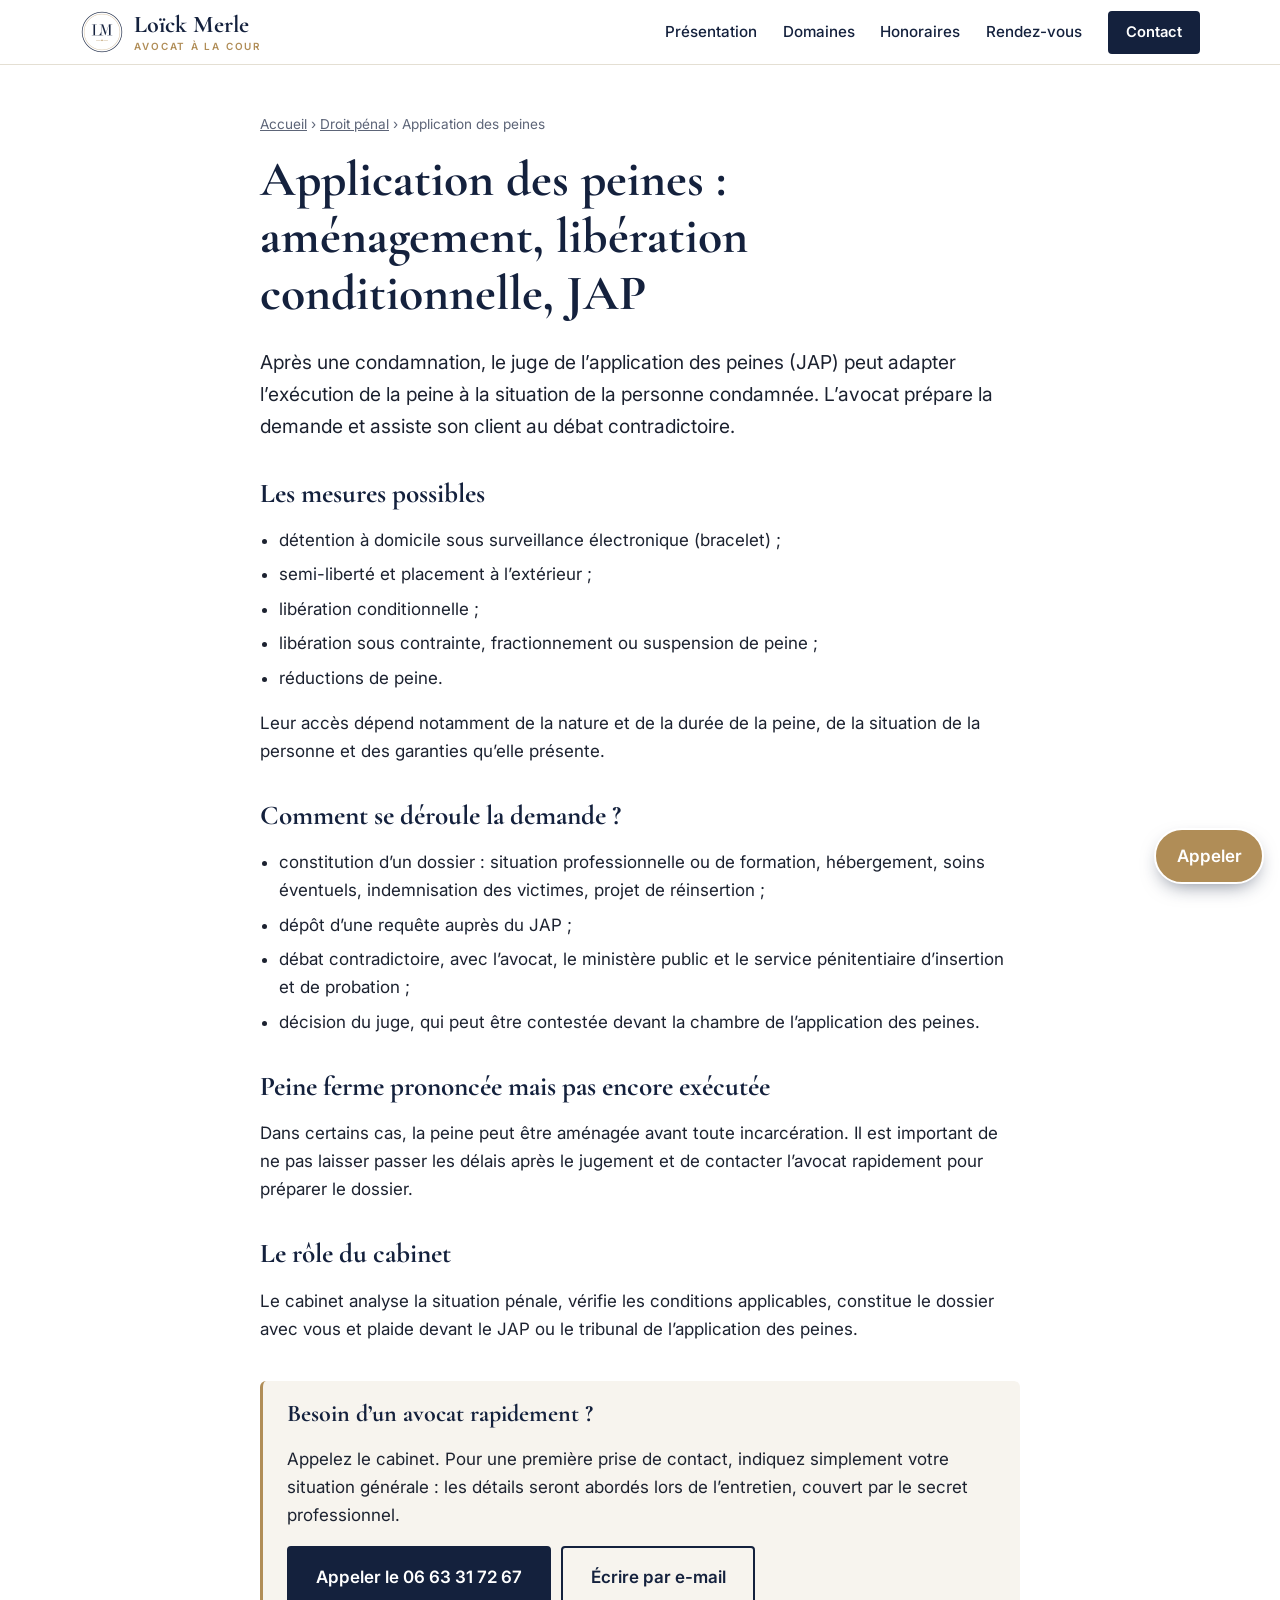
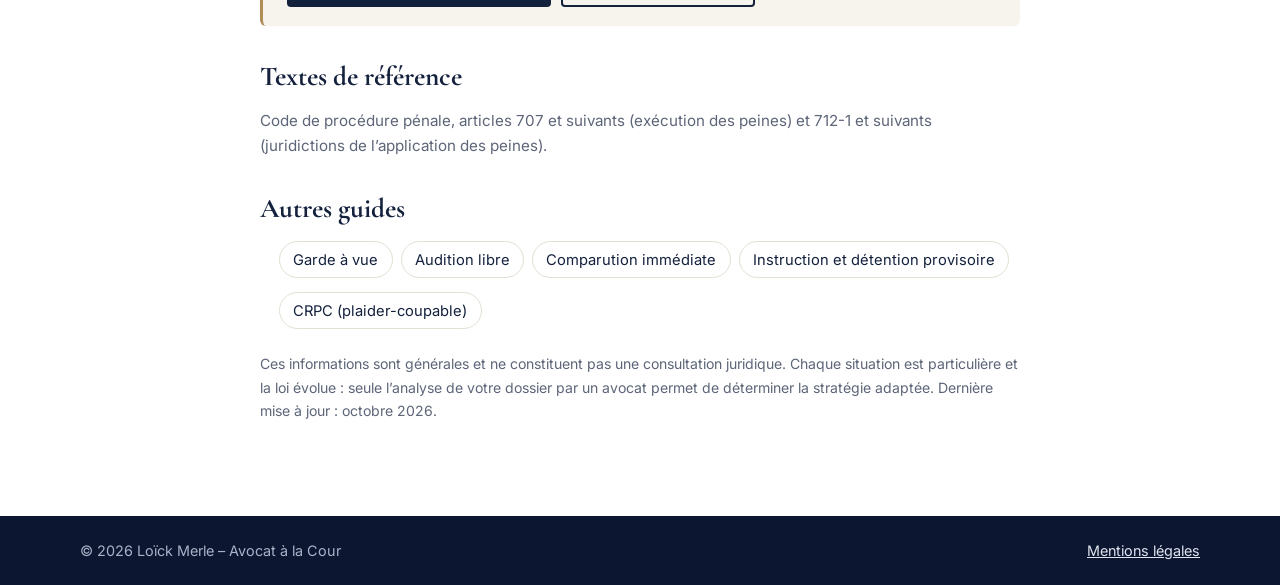
==== application-des-peines.html @ 9b26b4f5 "6 guides de procédure pénale, sitemap, LM chevauchés, slogan retiré Co-Authored-By: Claude Sonnet 5." ====
<!doctype html>
<html lang="fr">
<head>
  <meta charset="utf-8">
  <meta name="viewport" content="width=device-width, initial-scale=1">
  <title>Application des peines : aménagement, libération conditionnelle, JAP – Loïck Merle, Avocat à la Cour</title>
  <meta name="description" content="Juge de l’application des peines : aménagements de peine, bracelet électronique, libération conditionnelle, réductions de peine. Par Loïck Merle, avocat à la Cour à Paris.">
  <meta property="og:title" content="Application des peines : aménagement, libération conditionnelle, JAP">
  <meta property="og:description" content="Juge de l’application des peines : aménagements de peine, bracelet électronique, libération conditionnelle, réductions de peine. Par Loïck Merle, avocat à la Cour à Paris.">
  <meta property="og:locale" content="fr_FR">
  <link rel="preconnect" href="https://fonts.googleapis.com">
  <link rel="preconnect" href="https://fonts.gstatic.com" crossorigin>
  <link href="https://fonts.googleapis.com/css2?family=Cormorant+Garamond:wght@500;600;700&family=Inter:wght@400;500;600&display=swap" rel="stylesheet">
  <link rel="icon" type="image/png" sizes="64x64" href="images/favicon-64.png">
  <link rel="apple-touch-icon" href="images/apple-touch-icon.png">
  <link rel="stylesheet" href="style.css?v=1792574516">
</head>
<body>
  <header class="site-header">
    <div class="wrap bar">
      <a href="index.html" class="brand"><img class="brand-logo" src="images/logo-icone.png" alt="" width="44" height="44"><div>Loïck Merle <span>Avocat à la Cour</span></div></a>
      <button class="burger" aria-label="Ouvrir le menu" aria-expanded="false" aria-controls="nav">☰</button>
      <nav id="nav" aria-label="Navigation principale">
        <a href="index.html#apropos">Présentation</a>
        <a href="index.html#domaines">Domaines</a>
        <a href="index.html#honoraires">Honoraires</a>
        <a href="index.html#rendez-vous">Rendez-vous</a>
        <a href="index.html#contact" class="btn btn-sm">Contact</a>
      </nav>
    </div>
  </header>
  <main class="guide">
    <div class="wrap narrow">
      <p class="crumbs"><a href="index.html">Accueil</a> › <a href="index.html#domaines">Droit pénal</a> › Application des peines</p>
      <h1>Application des peines : aménagement, libération conditionnelle, JAP</h1>
      <p class="lead">Après une condamnation, le juge de l’application des peines (JAP) peut adapter l’exécution de la peine à la situation de la personne condamnée. L’avocat prépare la demande et assiste son client au débat contradictoire.</p>
      <h2>Les mesures possibles</h2>
<ul>
<li>détention à domicile sous surveillance électronique (bracelet) ;</li>
<li>semi-liberté et placement à l’extérieur ;</li>
<li>libération conditionnelle ;</li>
<li>libération sous contrainte, fractionnement ou suspension de peine ;</li>
<li>réductions de peine.</li>
</ul>
<p>Leur accès dépend notamment de la nature et de la durée de la peine, de la situation de la personne et des garanties qu’elle présente.</p>
      <h2>Comment se déroule la demande ?</h2>
<ul>
<li>constitution d’un dossier : situation professionnelle ou de formation, hébergement, soins éventuels, indemnisation des victimes, projet de réinsertion ;</li>
<li>dépôt d’une requête auprès du JAP ;</li>
<li>débat contradictoire, avec l’avocat, le ministère public et le service pénitentiaire d’insertion et de probation ;</li>
<li>décision du juge, qui peut être contestée devant la chambre de l’application des peines.</li>
</ul>
      <h2>Peine ferme prononcée mais pas encore exécutée</h2>
<p>Dans certains cas, la peine peut être aménagée avant toute incarcération. Il est important de ne pas laisser passer les délais après le jugement et de contacter l’avocat rapidement pour préparer le dossier.</p>
      <h2>Le rôle du cabinet</h2>
<p>Le cabinet analyse la situation pénale, vérifie les conditions applicables, constitue le dossier avec vous et plaide devant le JAP ou le tribunal de l’application des peines.</p>
      <div class="callout">
        <h2>Besoin d’un avocat rapidement ?</h2>
        <p>Appelez le cabinet. Pour une première prise de contact, indiquez simplement votre situation générale : les détails seront abordés lors de l’entretien, couvert par le secret professionnel.</p>
        <p class="cta"><a class="btn" href="tel:+33663317267">Appeler le 06 63 31 72 67</a> <a class="btn btn-ghost" href="mailto:loick.merle@avocat.fr?subject=Demande%20de%20rendez-vous">Écrire par e-mail</a></p>
      </div>
      <h2>Textes de référence</h2>
      <p class="refs">Code de procédure pénale, articles 707 et suivants (exécution des peines) et 712-1 et suivants (juridictions de l’application des peines).</p>
      <h2>Autres guides</h2>
      <ul class="guides">
<li><a href="garde-a-vue.html">Garde à vue</a></li>
<li><a href="audition-libre.html">Audition libre</a></li>
<li><a href="comparution-immediate.html">Comparution immédiate</a></li>
<li><a href="detention-provisoire.html">Instruction et détention provisoire</a></li>
<li><a href="crpc-plaider-coupable.html">CRPC (plaider-coupable)</a></li>
      </ul>
      <p class="note">Ces informations sont générales et ne constituent pas une consultation juridique. Chaque situation est particulière et la loi évolue : seule l’analyse de votre dossier par un avocat permet de déterminer la stratégie adaptée. Dernière mise à jour : octobre 2026.</p>
    </div>
  </main>
  <a class="float-call" href="tel:+33663317267" aria-label="Appeler le cabinet">Appeler</a>
  <footer class="site-footer">
    <div class="wrap foot">
      <p>© <span id="annee">2026</span> Loïck Merle – Avocat à la Cour</p>
      <p><a href="mentions-legales.html">Mentions légales</a></p>
    </div>
  </footer>
  <script>
    document.getElementById('annee').textContent = new Date().getFullYear();
    var b = document.querySelector('.burger'), n = document.getElementById('nav');
    b.addEventListener('click', function () { var o = n.classList.toggle('open'); b.setAttribute('aria-expanded', o); });
  </script>
</body>
</html>
---- style.css ----
:root {
  --navy: #14213d;
  --navy-2: #1d2d52;
  --gold: #b08d57;
  --cream: #f7f4ee;
  --ink: #1c2230;
  --muted: #5d6578;
  --line: #e4dfd3;
  --white: #fff;
  --serif: "Cormorant Garamond", Georgia, serif;
  --sans: "Inter", system-ui, -apple-system, "Segoe UI", sans-serif;
}
* { box-sizing: border-box; }
html { scroll-behavior: smooth; scroll-padding-top: 72px; }
body { margin: 0; font-family: var(--sans); color: var(--ink); background: var(--white); line-height: 1.65; font-size: 17px; }
img { max-width: 100%; height: auto; display: block; }
a { color: var(--navy); }
.wrap { width: min(1120px, 100% - 32px); margin-inline: auto; }
.narrow { max-width: 760px; }
mark { background: #fff3c4; color: inherit; padding: 0 .25em; border-radius: 3px; }

h1, h2, h3 { font-family: var(--serif); color: var(--navy); line-height: 1.15; margin: 0 0 .5em; }
h1 { font-size: clamp(2.6rem, 6vw, 4.2rem); }
h2 { font-size: clamp(2rem, 4vw, 2.8rem); }
h3 { font-size: 1.5rem; }
.eyebrow { text-transform: uppercase; letter-spacing: .16em; font-size: .78rem; font-weight: 600; color: var(--gold); margin: 0 0 .8rem; }
.lead { font-size: 1.2rem; color: var(--muted); max-width: 34em; }
.sub { color: var(--muted); }
.note { font-size: .88rem; color: var(--muted); }

.btn { display: inline-block; background: var(--navy); color: var(--white); text-decoration: none; padding: .85em 1.6em; border-radius: 4px; font-weight: 600; border: 2px solid var(--navy); cursor: pointer; font: inherit; font-weight: 600; transition: background .2s, color .2s; }
.btn:hover { background: var(--gold); border-color: var(--gold); }
.btn-ghost { background: transparent; color: var(--navy); }
.btn-ghost:hover { color: var(--white); }
.btn-sm { padding: .5em 1.1em; font-size: .92rem; }

.site-header { position: sticky; top: 0; z-index: 10; background: rgba(255,255,255,.95); backdrop-filter: blur(8px); border-bottom: 1px solid var(--line); }
.bar { display: flex; align-items: center; justify-content: space-between; min-height: 64px; }
.brand { font-family: var(--serif); font-size: 1.5rem; font-weight: 700; text-decoration: none; color: var(--navy); }
.brand { line-height: 1.1; }
.brand span { display: block; font-family: var(--sans); font-size: .62rem; font-weight: 600; letter-spacing: .18em; text-transform: uppercase; color: var(--gold); margin-top: .2em; }
nav { display: flex; align-items: center; gap: 1.6rem; }
nav a { text-decoration: none; font-size: .95rem; font-weight: 500; }
nav a:not(.btn):hover { color: var(--gold); }
nav a.btn { color: var(--white); }
.burger { display: none; background: none; border: 0; font-size: 1.6rem; color: var(--navy); cursor: pointer; }

.hero { background: var(--cream); padding: clamp(40px, 8vw, 96px) 0; }
.hero-grid { display: grid; grid-template-columns: 1.2fr .8fr; gap: clamp(24px, 5vw, 72px); align-items: center; }
.cta { display: flex; flex-wrap: wrap; gap: 12px; margin-top: 1.8rem; }
.portrait { margin: 0; }
.portrait img { border-radius: 6px; box-shadow: 0 24px 50px -20px rgba(20,33,61,.45); outline: 1px solid var(--line); outline-offset: 10px; aspect-ratio: 4/5; object-fit: cover; object-position: top; }

.section { padding: clamp(56px, 8vw, 100px) 0; }
.section.alt { background: var(--cream); }
.values { list-style: none; padding: 0; margin: 2rem 0 0; display: grid; grid-template-columns: repeat(2, 1fr); gap: 16px; }
.values li { border-left: 3px solid var(--gold); padding: .2rem 0 .2rem 1rem; }
.values strong { display: block; font-family: var(--serif); font-size: 1.3rem; color: var(--navy); }
.values span { color: var(--muted); font-size: .95rem; }

.cards { display: grid; grid-template-columns: repeat(auto-fit, minmax(300px, 1fr)); gap: 20px; margin-top: 1.6rem; }
.card { background: var(--white); border: 1px solid var(--line); border-top: 3px solid var(--gold); border-radius: 6px; padding: 1.6rem; }
.card p { margin: 0; color: var(--muted); font-size: .98rem; }

.steps { padding-left: 1.2rem; }
.steps li { margin-bottom: 1rem; padding-left: .4rem; }

.contact { background: var(--navy); color: #dfe4f0; }
.contact h2, .contact a { color: var(--white); }
.contact-grid { display: grid; grid-template-columns: 1fr 1fr; gap: clamp(24px, 5vw, 64px); }
.infos { margin: 2rem 0 0; }
.infos dt { font-size: .75rem; text-transform: uppercase; letter-spacing: .14em; color: var(--gold); margin-top: 1rem; }
.infos dd { margin: .2rem 0 0; }
.infos mark { background: rgba(255,243,196,.9); color: var(--navy); }
.form { background: var(--white); color: var(--ink); padding: 1.8rem; border-radius: 6px; display: grid; gap: 1rem; }
.form label { font-size: .88rem; font-weight: 600; display: grid; gap: .35rem; }
.form input, .form textarea { font: inherit; padding: .7em .8em; border: 1px solid #cfcab9; border-radius: 4px; width: 100%; }
.form input:focus, .form textarea:focus { outline: 2px solid var(--gold); border-color: var(--gold); }
.form .btn { justify-self: start; }

.site-footer { background: #0d1630; color: #aab2c8; font-size: .9rem; padding: 1.4rem 0; }
.site-footer a { color: #dfe4f0; }
.foot { display: flex; justify-content: space-between; gap: 12px; flex-wrap: wrap; }
.foot p { margin: 0; }

.legal { padding: 56px 0 80px; }
.legal h1 { font-size: 2.6rem; }
.legal h2 { font-size: 1.7rem; margin-top: 2rem; }

@media (max-width: 820px) {
  .burger { display: block; }
  nav { display: none; position: absolute; top: 64px; left: 0; right: 0; background: var(--white); flex-direction: column; align-items: flex-start; padding: 1rem 16px 1.4rem; border-bottom: 1px solid var(--line); gap: 1rem; }
  nav.open { display: flex; }
  .hero-grid, .contact-grid { grid-template-columns: 1fr; }
  .portrait { order: -1; max-width: 360px; }
  .values { grid-template-columns: 1fr; }
}

.hero-grid.solo { grid-template-columns: 1fr; text-align: center; }
.hero-grid.solo .lead { margin-inline: auto; }
.hero-grid.solo .cta { justify-content: center; }

.form.direct { align-content: start; }
.form.direct h3 { margin: 0; }
.form.direct p { margin: 0; }
.form.direct .btn { justify-self: stretch; text-align: center; }
.form.direct .btn-ghost { color: var(--navy); }
.form.direct .btn-ghost:hover { color: var(--white); }

.h1-sub { display: block; font-size: .5em; font-weight: 500; font-style: italic; color: var(--gold); margin-top: .15em; }

.hero { position: relative; overflow: hidden; padding-bottom: clamp(190px, 27vw, 350px); }
.hero::before { content: ""; position: absolute; left: 0; right: 0; bottom: 0; height: clamp(260px, 38vw, 480px); background: url("images/palais-de-justice.jpg") center 30% / cover no-repeat; opacity: .55; mix-blend-mode: multiply; pointer-events: none; -webkit-mask-image: linear-gradient(to bottom, transparent 0%, #000 55%); mask-image: linear-gradient(to bottom, transparent 0%, #000 55%); }
.hero > .wrap { position: relative; z-index: 1; }

.hero-contact { margin: 0 0 1rem; font-weight: 500; }
.hero-contact a { text-decoration: none; border-bottom: 1px solid var(--gold); }
.hero-contact span { color: var(--gold); margin: 0 .4em; }
.h-sub { margin-top: 3rem; font-size: clamp(1.7rem, 3vw, 2.2rem); }
.card { display: flex; gap: 1rem; align-items: flex-start; }
.card.plain { display: block; }
.card .ico { flex: none; width: 44px; height: 44px; border-radius: 50%; background: var(--cream); display: grid; place-items: center; color: var(--gold); }
.section.alt .card .ico { background: var(--cream); }
.ico svg { width: 24px; height: 24px; fill: none; stroke: currentColor; stroke-width: 1.6; stroke-linecap: round; stroke-linejoin: round; }
.card h3 { font-size: 1.35rem; margin-bottom: .3em; }
.card .who { font-style: italic; color: var(--navy); font-size: .92rem; margin: 0 0 .4rem; }
.cards.two { grid-template-columns: repeat(auto-fit, minmax(340px, 1fr)); }
.zones { display: grid; grid-template-columns: repeat(auto-fit, minmax(280px, 1fr)); gap: 20px; margin-top: 1.6rem; }
.zone { background: var(--white); border: 1px solid var(--line); border-left: 3px solid var(--gold); border-radius: 6px; padding: 1.4rem 1.6rem; }
.zone h3 { margin-bottom: .3em; }
.zone p { margin: 0; color: var(--muted); }
.cta.start { margin-top: 1.6rem; }
.urgence { background: #fbf6ea; border-top: 1px solid var(--line); border-bottom: 1px solid var(--line); padding: 1.8rem 0; }
.urgence-in { display: flex; align-items: center; justify-content: space-between; gap: 1.2rem; flex-wrap: wrap; }
.urgence .eyebrow { margin-bottom: .3rem; }
.urg-text { margin: 0; font-size: 1.1rem; }
.btn-gold { background: var(--gold); border-color: var(--gold); }
.btn-gold:hover { background: var(--navy); border-color: var(--navy); }
.float-call { position: fixed; right: 16px; bottom: 16px; z-index: 20; background: var(--navy); color: var(--white); text-decoration: none; font-weight: 600; padding: .7em 1.2em; border-radius: 999px; box-shadow: 0 8px 20px -8px rgba(20,33,61,.6); }
.float-call:hover { background: var(--gold); }
@media (max-width: 420px) { .cards, .cards.two { grid-template-columns: 1fr; } }

.contact .form.direct { align-self: center; padding: 1.6rem 1.8rem; gap: .8rem; }
.contact .form.direct p { color: var(--muted); font-size: .95rem; }
.contact .form.direct .btn-ghost { color: var(--navy); }
.contact .form.direct .btn-ghost:hover { color: var(--white); }
.float-call { background: var(--gold); border: 2px solid var(--white); }
.float-call:hover { background: var(--navy); }

.slogan { margin: 0 0 1.6rem; padding: .2rem 0 .2rem 1.2rem; border-left: 3px solid var(--gold); font-family: var(--serif); font-style: italic; font-size: clamp(1.4rem, 2.6vw, 1.8rem); line-height: 1.35; color: var(--navy); }
.perimetre { display: grid; grid-template-columns: 1.1fr .9fr; gap: clamp(24px, 6vw, 80px); align-items: center; }
.peri-text h3 { margin: 1.4rem 0 .2rem; font-size: 1.5rem; }
.peri-text p { margin: 0; color: var(--muted); }
.peri-text .sub { margin-bottom: .6rem; }
.france { margin: 0; max-width: 460px; justify-self: center; width: 100%; }
.france svg { width: 100%; height: auto; display: block; }
.fr-shape { fill: rgba(20,33,61,.06); stroke: var(--navy); stroke-width: 2; stroke-linejoin: round; }
.france .halo { fill: var(--gold); opacity: .22; }
.france .dot { fill: var(--gold); stroke: var(--white); stroke-width: 2; }
.france .lbl { font: 600 15px var(--sans); fill: var(--navy); letter-spacing: .04em; }
@media (max-width: 820px) { .perimetre { grid-template-columns: 1fr; } .france { max-width: 340px; } }

.presentation { display: grid; grid-template-columns: .8fr 1.2fr; gap: clamp(24px, 5vw, 72px); align-items: start; }
.presentation .portrait { position: sticky; top: 96px; }
.pres-text p:not(.eyebrow):not(.slogan) { text-align: justify; hyphens: auto; -webkit-hyphens: auto; margin: 0 0 1rem; }
.pres-text .slogan { margin: 0 0 1.4rem; border-left: 3px solid var(--gold); padding-left: 1.2rem; font-size: clamp(1.8rem, 3.4vw, 2.5rem); }
@media (max-width: 820px) { .presentation { grid-template-columns: 1fr; } .presentation .portrait { position: static; max-width: 340px; margin-inline: auto; } }
.fr-shape { fill: rgba(176,141,87,.10); }
.fr-main { fill: var(--gold); fill-opacity: .55; stroke: var(--gold); stroke-width: 2; stroke-linejoin: round; }
.fr-title { font-family: var(--serif); font-style: italic; font-weight: 600; font-size: 40px; fill: var(--navy); }
.france { max-width: 400px; }
.peri-text .sub { font-size: 1.2rem; color: var(--ink); }
.legend { list-style: none; padding: 0; margin: 1.6rem 0 0; display: grid; gap: .6rem; color: var(--muted); font-size: .95rem; }
.legend li { display: flex; align-items: center; gap: .7rem; }
.sw { flex: none; width: 22px; height: 14px; border-radius: 3px; border: 2px solid var(--navy); }
.sw.all { background: rgba(176,141,87,.12); }
.sw.main { background: rgba(176,141,87,.55); border-color: var(--gold); }
.note.pay { display: flex; gap: 1rem; align-items: center; margin-top: 1.6rem; }
.note.pay .ico { flex: none; width: 40px; height: 40px; border-radius: 50%; background: var(--white); display: grid; place-items: center; color: var(--gold); }
.steps { list-style: none; padding: 0; counter-reset: st; }
.steps li { counter-increment: st; position: relative; padding: 0 0 0 3.4rem; margin: 0 0 1.4rem; text-align: justify; hyphens: auto; -webkit-hyphens: auto; }
.steps li::before { content: counter(st); position: absolute; left: 0; top: -.1rem; width: 2.3rem; height: 2.3rem; border-radius: 50%; background: var(--navy); color: var(--white); display: grid; place-items: center; font-family: var(--serif); font-size: 1.3rem; font-weight: 700; }
.steps li strong { color: var(--navy); }

.presentation { grid-template-columns: 230px 1fr; gap: clamp(20px, 3vw, 40px); }
.presentation .portrait { max-width: 230px; }
.presentation .portrait img { outline: none; box-shadow: 0 12px 28px -14px rgba(20,33,61,.45); }
@media (max-width: 820px) { .presentation { grid-template-columns: 1fr; } .presentation .portrait { max-width: 200px; } }

.contact .contact-grid > div:first-child > p:not(.eyebrow) { text-align: justify; hyphens: auto; -webkit-hyphens: auto; }

.brand { display: flex; align-items: center; gap: .65rem; }
.brand-logo { width: 44px; height: 44px; flex: none; }
@media (max-width: 380px) { .brand-logo { width: 36px; height: 36px; } }

.urgence { position: relative; }
.merle-secret { position: absolute; right: clamp(24px, 12%, 180px); bottom: -1px; width: 40px; height: auto; z-index: 2; transition: opacity .6s ease; }
.merle-secret.envol { animation: envol 1.4s ease-in forwards; }
@keyframes envol {
  0% { transform: translate(0, 0) rotate(0); opacity: 1; }
  30% { transform: translate(-6px, -14px) rotate(-6deg); opacity: 1; }
  100% { transform: translate(-130px, -110px) rotate(-14deg) scale(.7); opacity: 0; }
}
@media (prefers-reduced-motion: reduce) { .merle-secret.envol { animation: none; opacity: 0; } }

.guide { padding: 48px 0 80px; }
.guide h1 { font-size: clamp(2.2rem, 5vw, 3.1rem); }
.guide h2 { font-size: 1.7rem; margin-top: 2.2rem; }
.guide ul { padding-left: 1.2rem; }
.guide li { margin-bottom: .4rem; }
.guide .lead { color: var(--ink); max-width: none; }
.crumbs { font-size: .85rem; color: var(--muted); margin: 0 0 1rem; }
.crumbs a { color: var(--muted); }
.callout { background: var(--cream); border-left: 3px solid var(--gold); border-radius: 6px; padding: 1.2rem 1.5rem; margin: 2.4rem 0 1rem; }
.callout h2 { margin-top: 0; font-size: 1.5rem; }
.callout .cta { margin: 1rem 0 0; display: flex; flex-wrap: wrap; gap: 10px; }
.refs { color: var(--muted); font-size: .95rem; }
.guides { list-style: none; padding: 0; display: flex; flex-wrap: wrap; gap: 8px; }
.guides a { display: inline-block; border: 1px solid var(--line); border-radius: 999px; padding: .35em .9em; text-decoration: none; font-size: .92rem; }
.guides a:hover { border-color: var(--gold); color: var(--gold); }
.guides-pills { margin-top: 1.6rem; }
.pills-title { font-size: .78rem; text-transform: uppercase; letter-spacing: .14em; font-weight: 600; color: var(--gold); margin: 0 0 .6rem; }
.guides-pills ul { list-style: none; padding: 0; margin: 0; display: flex; flex-wrap: wrap; gap: 8px; }
.guides-pills a { display: inline-block; border: 1px solid var(--line); background: var(--white); border-radius: 999px; padding: .4em 1em; text-decoration: none; font-size: .92rem; }
.guides-pills a:hover { border-color: var(--gold); color: var(--gold); }
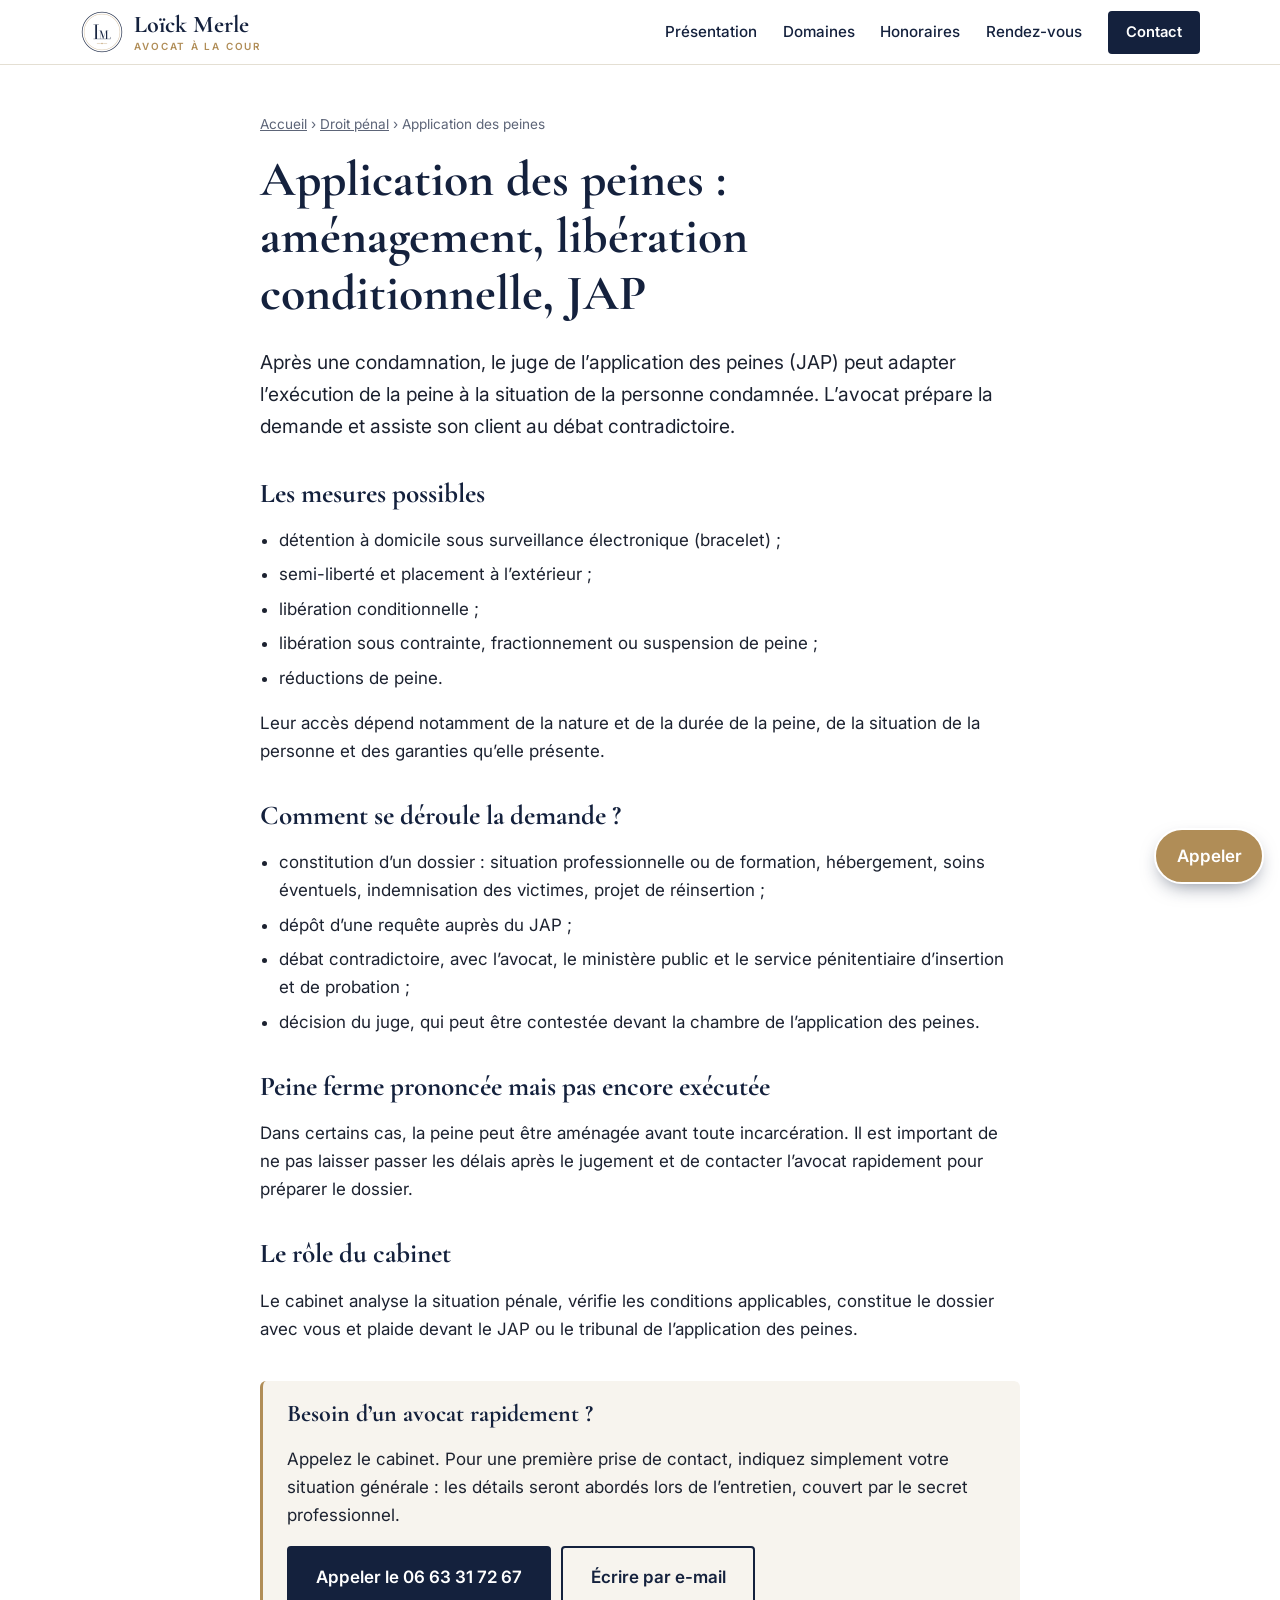
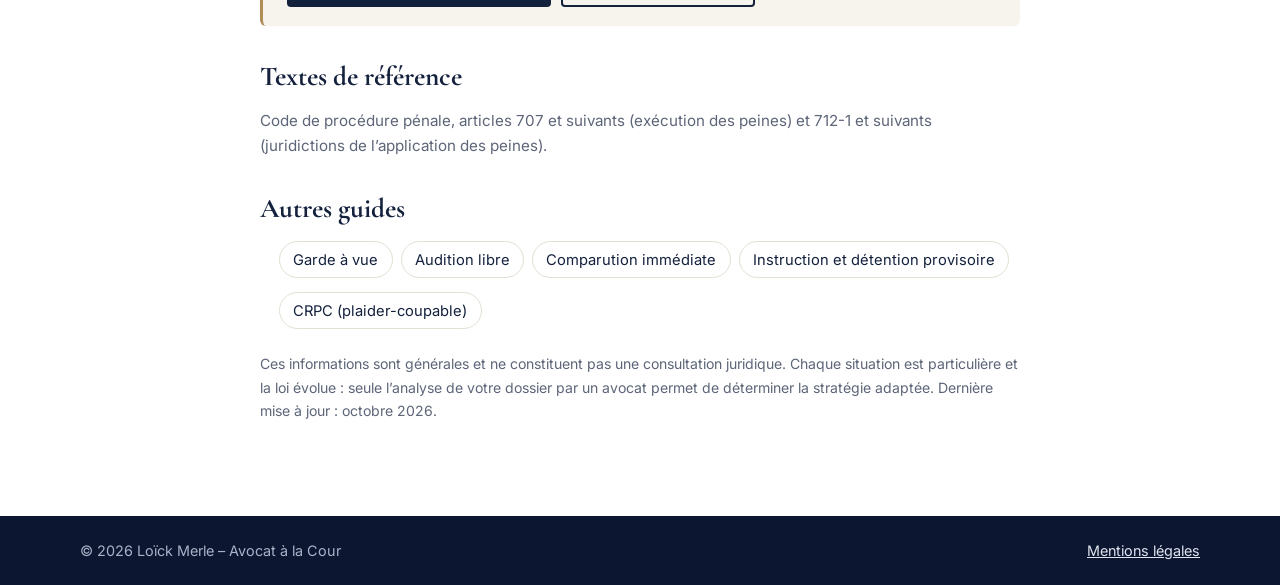
==== commit d0107217: "Monogramme LM : le M logé dans le L Co-Authored-By: Claude Sonnet 5.5 <noreply@anthropic.com>" ====
--- a/application-des-peines.html
+++ b/application-des-peines.html
@@ -11,14 +11,14 @@
   <link rel="preconnect" href="https://fonts.googleapis.com">
   <link rel="preconnect" href="https://fonts.gstatic.com" crossorigin>
   <link href="https://fonts.googleapis.com/css2?family=Cormorant+Garamond:wght@500;600;700&family=Inter:wght@400;500;600&display=swap" rel="stylesheet">
-  <link rel="icon" type="image/png" sizes="64x64" href="images/favicon-64.png">
-  <link rel="apple-touch-icon" href="images/apple-touch-icon.png">
+  <link rel="icon" type="image/png" sizes="64x64" href="images/favicon-64.png?v=1792937604">
+  <link rel="apple-touch-icon" href="images/apple-touch-icon.png?v=1792937604">
   <link rel="stylesheet" href="style.css?v=1792574516">
 </head>
 <body>
   <header class="site-header">
     <div class="wrap bar">
-      <a href="index.html" class="brand"><img class="brand-logo" src="images/logo-icone.png" alt="" width="44" height="44"><div>Loïck Merle <span>Avocat à la Cour</span></div></a>
+      <a href="index.html" class="brand"><img class="brand-logo" src="images/logo-icone.png?v=1792937604" alt="" width="44" height="44"><div>Loïck Merle <span>Avocat à la Cour</span></div></a>
       <button class="burger" aria-label="Ouvrir le menu" aria-expanded="false" aria-controls="nav">☰</button>
       <nav id="nav" aria-label="Navigation principale">
         <a href="index.html#apropos">Présentation</a>
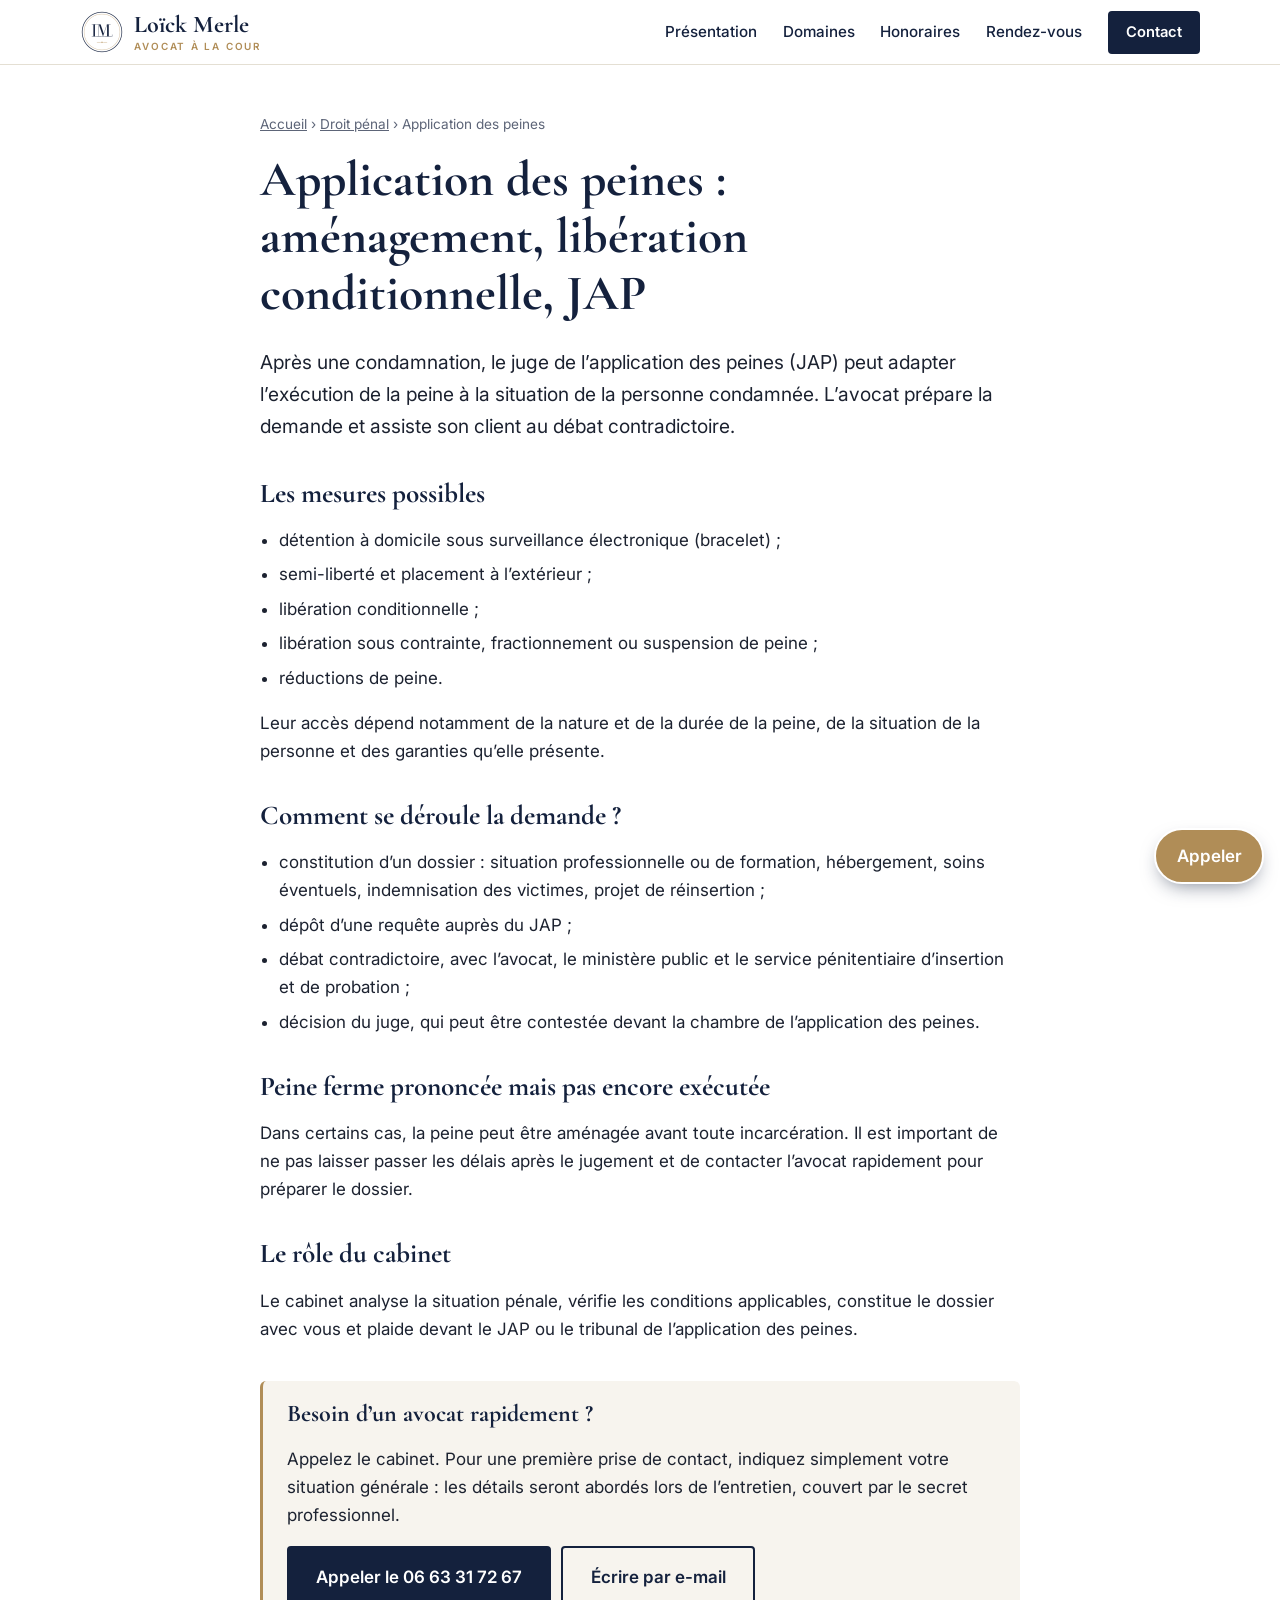
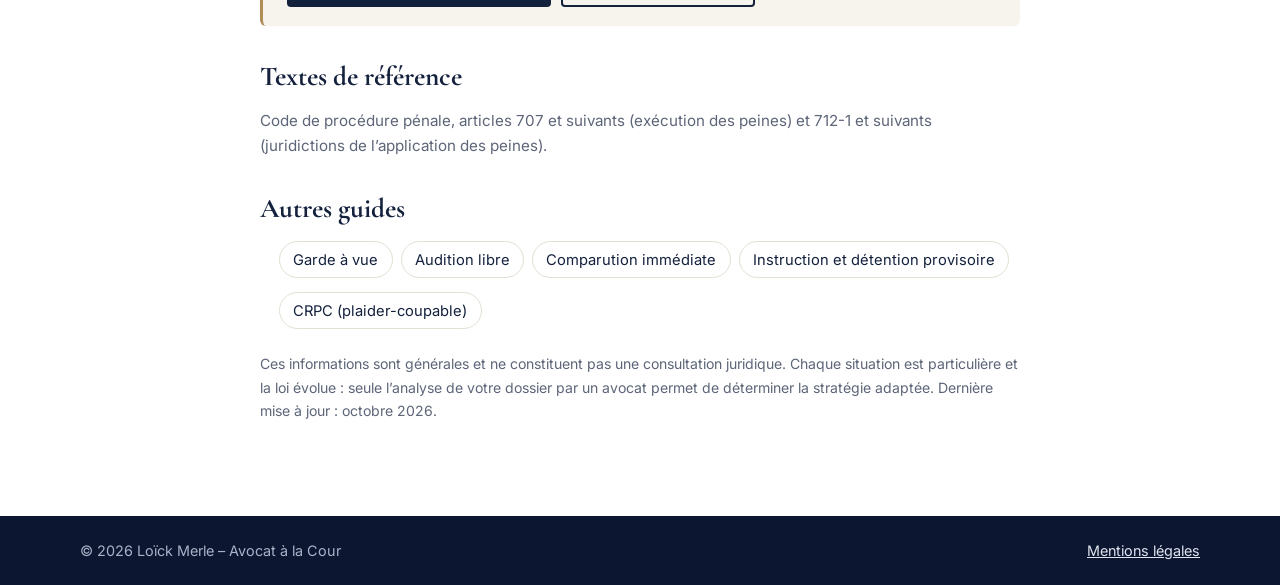
==== commit c9bc8163: "Monogramme LM : M à la même hauteur que le L Co-Authored-By: Claude Sonnet 5.5 <noreply@anthropic.co" ====
--- a/application-des-peines.html
+++ b/application-des-peines.html
@@ -11,14 +11,14 @@
   <link rel="preconnect" href="https://fonts.googleapis.com">
   <link rel="preconnect" href="https://fonts.gstatic.com" crossorigin>
   <link href="https://fonts.googleapis.com/css2?family=Cormorant+Garamond:wght@500;600;700&family=Inter:wght@400;500;600&display=swap" rel="stylesheet">
-  <link rel="icon" type="image/png" sizes="64x64" href="images/favicon-64.png?v=1792937604">
-  <link rel="apple-touch-icon" href="images/apple-touch-icon.png?v=1792937604">
+  <link rel="icon" type="image/png" sizes="64x64" href="images/favicon-64.png?v=1792937682">
+  <link rel="apple-touch-icon" href="images/apple-touch-icon.png?v=1792937682">
   <link rel="stylesheet" href="style.css?v=1792574516">
 </head>
 <body>
   <header class="site-header">
     <div class="wrap bar">
-      <a href="index.html" class="brand"><img class="brand-logo" src="images/logo-icone.png?v=1792937604" alt="" width="44" height="44"><div>Loïck Merle <span>Avocat à la Cour</span></div></a>
+      <a href="index.html" class="brand"><img class="brand-logo" src="images/logo-icone.png?v=1792937682" alt="" width="44" height="44"><div>Loïck Merle <span>Avocat à la Cour</span></div></a>
       <button class="burger" aria-label="Ouvrir le menu" aria-expanded="false" aria-controls="nav">☰</button>
       <nav id="nav" aria-label="Navigation principale">
         <a href="index.html#apropos">Présentation</a>
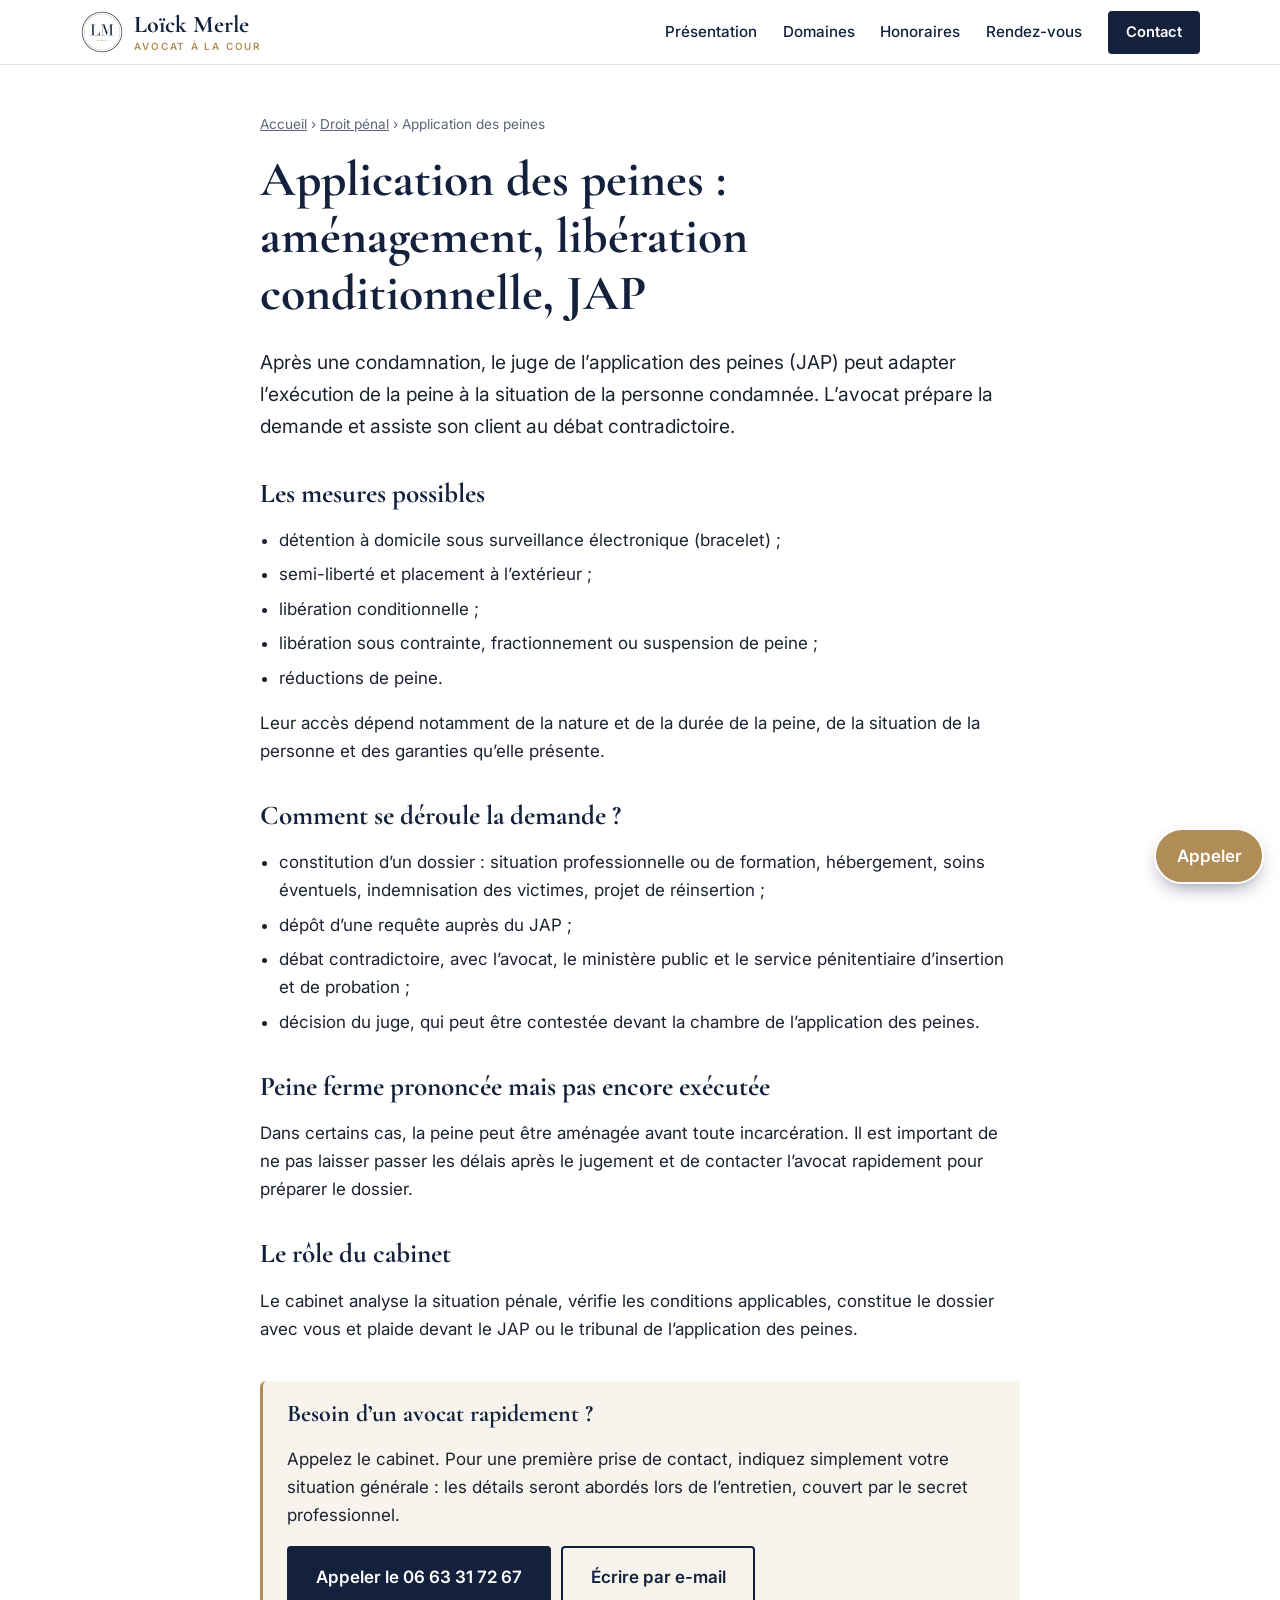
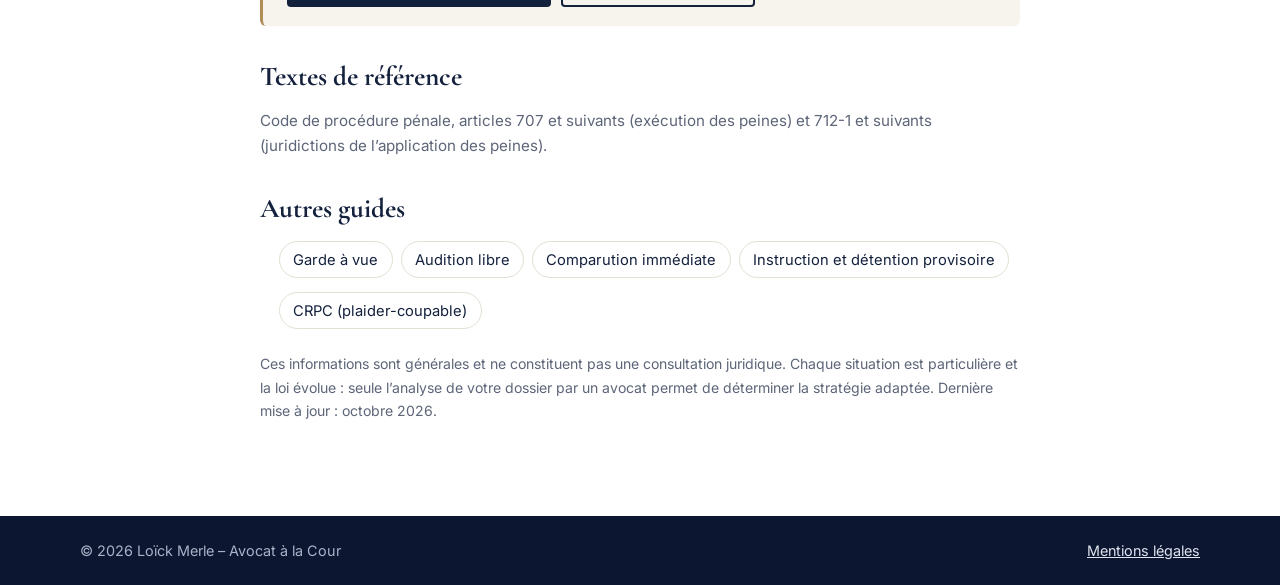
==== commit c0bece23: "Retour au monogramme LM d'origine Co-Authored-By: Claude Sonnet 5.5 <noreply@anthropic.com>" ====
--- a/application-des-peines.html
+++ b/application-des-peines.html
@@ -11,14 +11,14 @@
   <link rel="preconnect" href="https://fonts.googleapis.com">
   <link rel="preconnect" href="https://fonts.gstatic.com" crossorigin>
   <link href="https://fonts.googleapis.com/css2?family=Cormorant+Garamond:wght@500;600;700&family=Inter:wght@400;500;600&display=swap" rel="stylesheet">
-  <link rel="icon" type="image/png" sizes="64x64" href="images/favicon-64.png?v=1792937682">
-  <link rel="apple-touch-icon" href="images/apple-touch-icon.png?v=1792937682">
+  <link rel="icon" type="image/png" sizes="64x64" href="images/favicon-64.png?v=1792937744">
+  <link rel="apple-touch-icon" href="images/apple-touch-icon.png?v=1792937744">
   <link rel="stylesheet" href="style.css?v=1792574516">
 </head>
 <body>
   <header class="site-header">
     <div class="wrap bar">
-      <a href="index.html" class="brand"><img class="brand-logo" src="images/logo-icone.png?v=1792937682" alt="" width="44" height="44"><div>Loïck Merle <span>Avocat à la Cour</span></div></a>
+      <a href="index.html" class="brand"><img class="brand-logo" src="images/logo-icone.png?v=1792937744" alt="" width="44" height="44"><div>Loïck Merle <span>Avocat à la Cour</span></div></a>
       <button class="burger" aria-label="Ouvrir le menu" aria-expanded="false" aria-controls="nav">☰</button>
       <nav id="nav" aria-label="Navigation principale">
         <a href="index.html#apropos">Présentation</a>
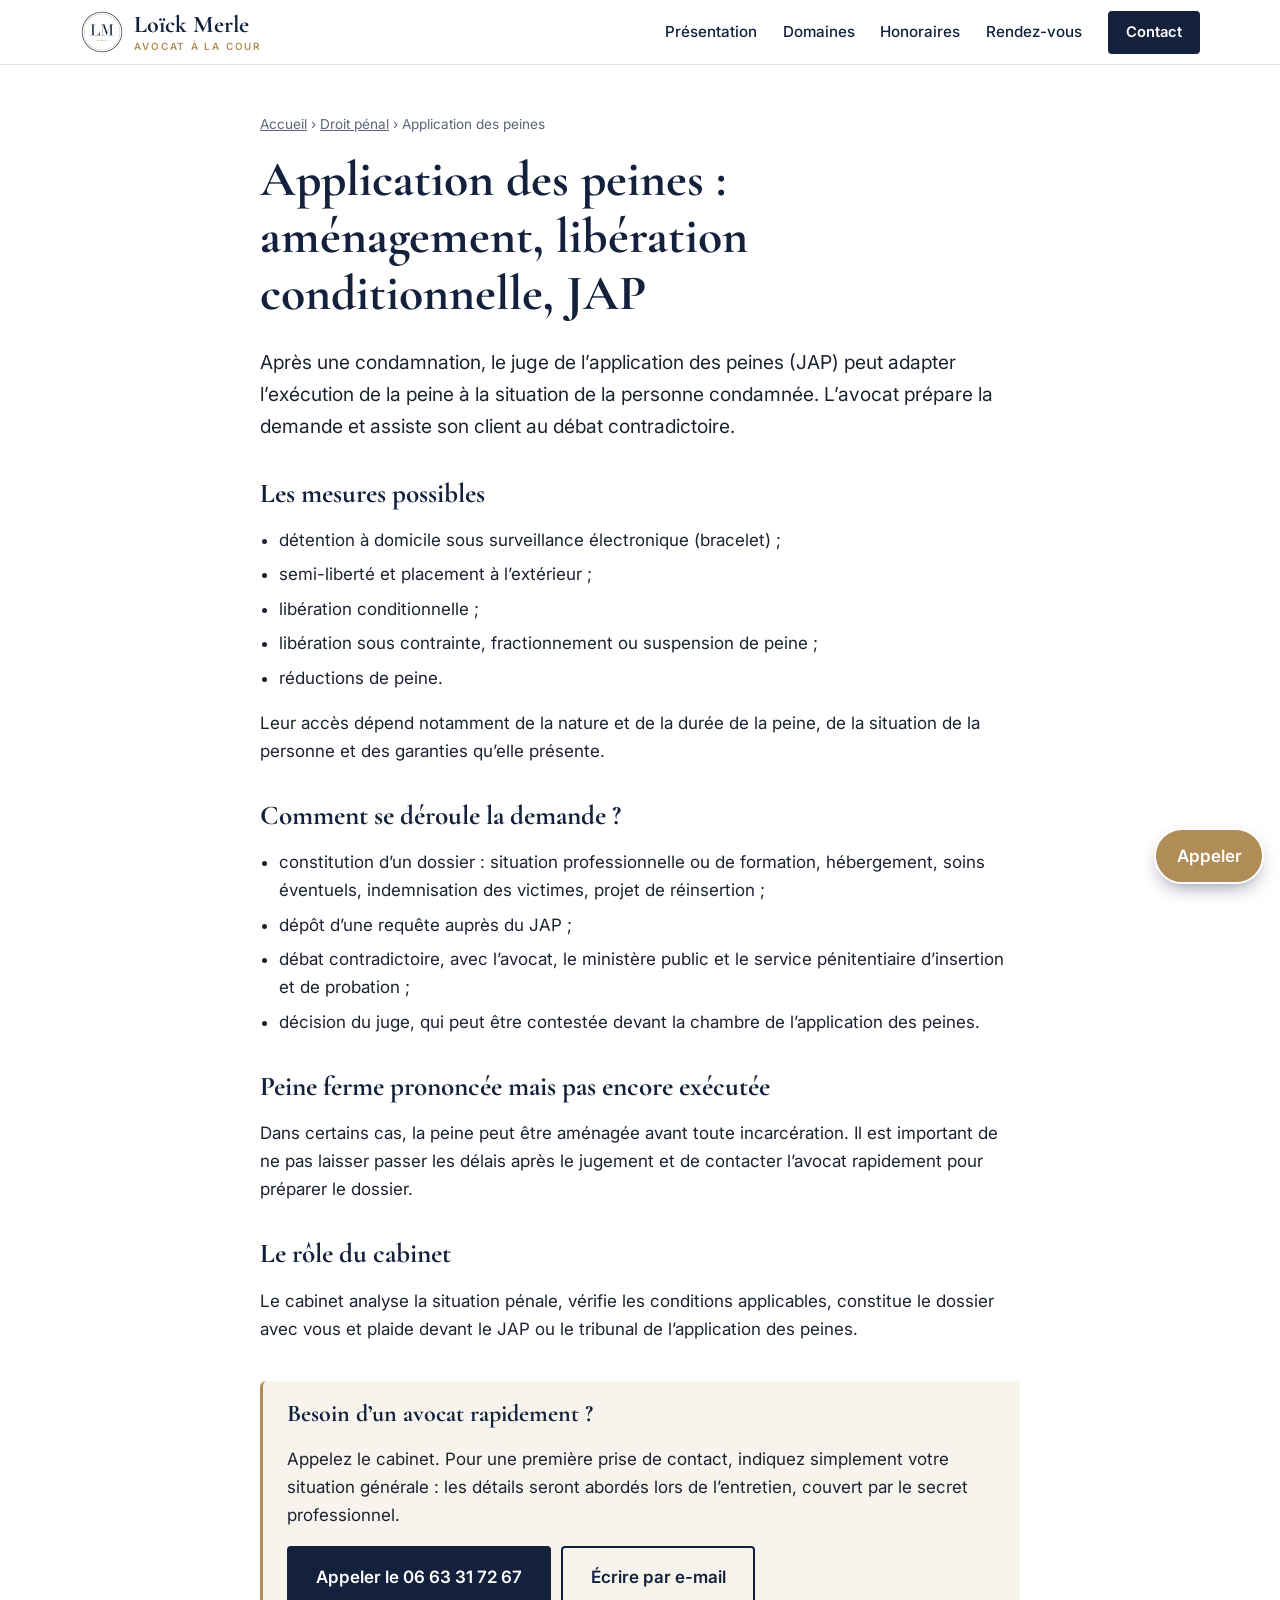
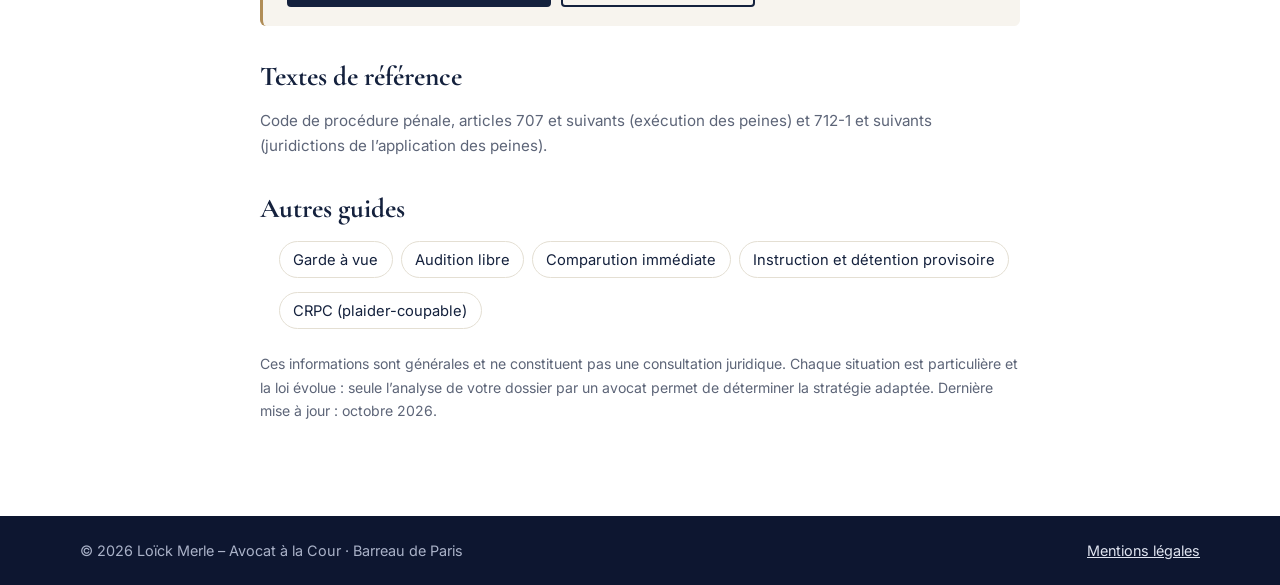
==== commit 2ff96075: "Mentions légales complétées, identification du cabinet sur l'accueil Co-Authored-By: Claude Sonnet 5" ====
--- a/application-des-peines.html
+++ b/application-des-peines.html
@@ -13,7 +13,7 @@
   <link href="https://fonts.googleapis.com/css2?family=Cormorant+Garamond:wght@500;600;700&family=Inter:wght@400;500;600&display=swap" rel="stylesheet">
   <link rel="icon" type="image/png" sizes="64x64" href="images/favicon-64.png?v=1792937744">
   <link rel="apple-touch-icon" href="images/apple-touch-icon.png?v=1792937744">
-  <link rel="stylesheet" href="style.css?v=1792574516">
+  <link rel="stylesheet" href="style.css?v=1795461403">
 </head>
 <body>
   <header class="site-header">
@@ -75,7 +75,7 @@
   <a class="float-call" href="tel:+33663317267" aria-label="Appeler le cabinet">Appeler</a>
   <footer class="site-footer">
     <div class="wrap foot">
-      <p>© <span id="annee">2026</span> Loïck Merle – Avocat à la Cour</p>
+      <p>© <span id="annee">2026</span> Loïck Merle – Avocat à la Cour · Barreau de Paris</p>
       <p><a href="mentions-legales.html">Mentions légales</a></p>
     </div>
   </footer>
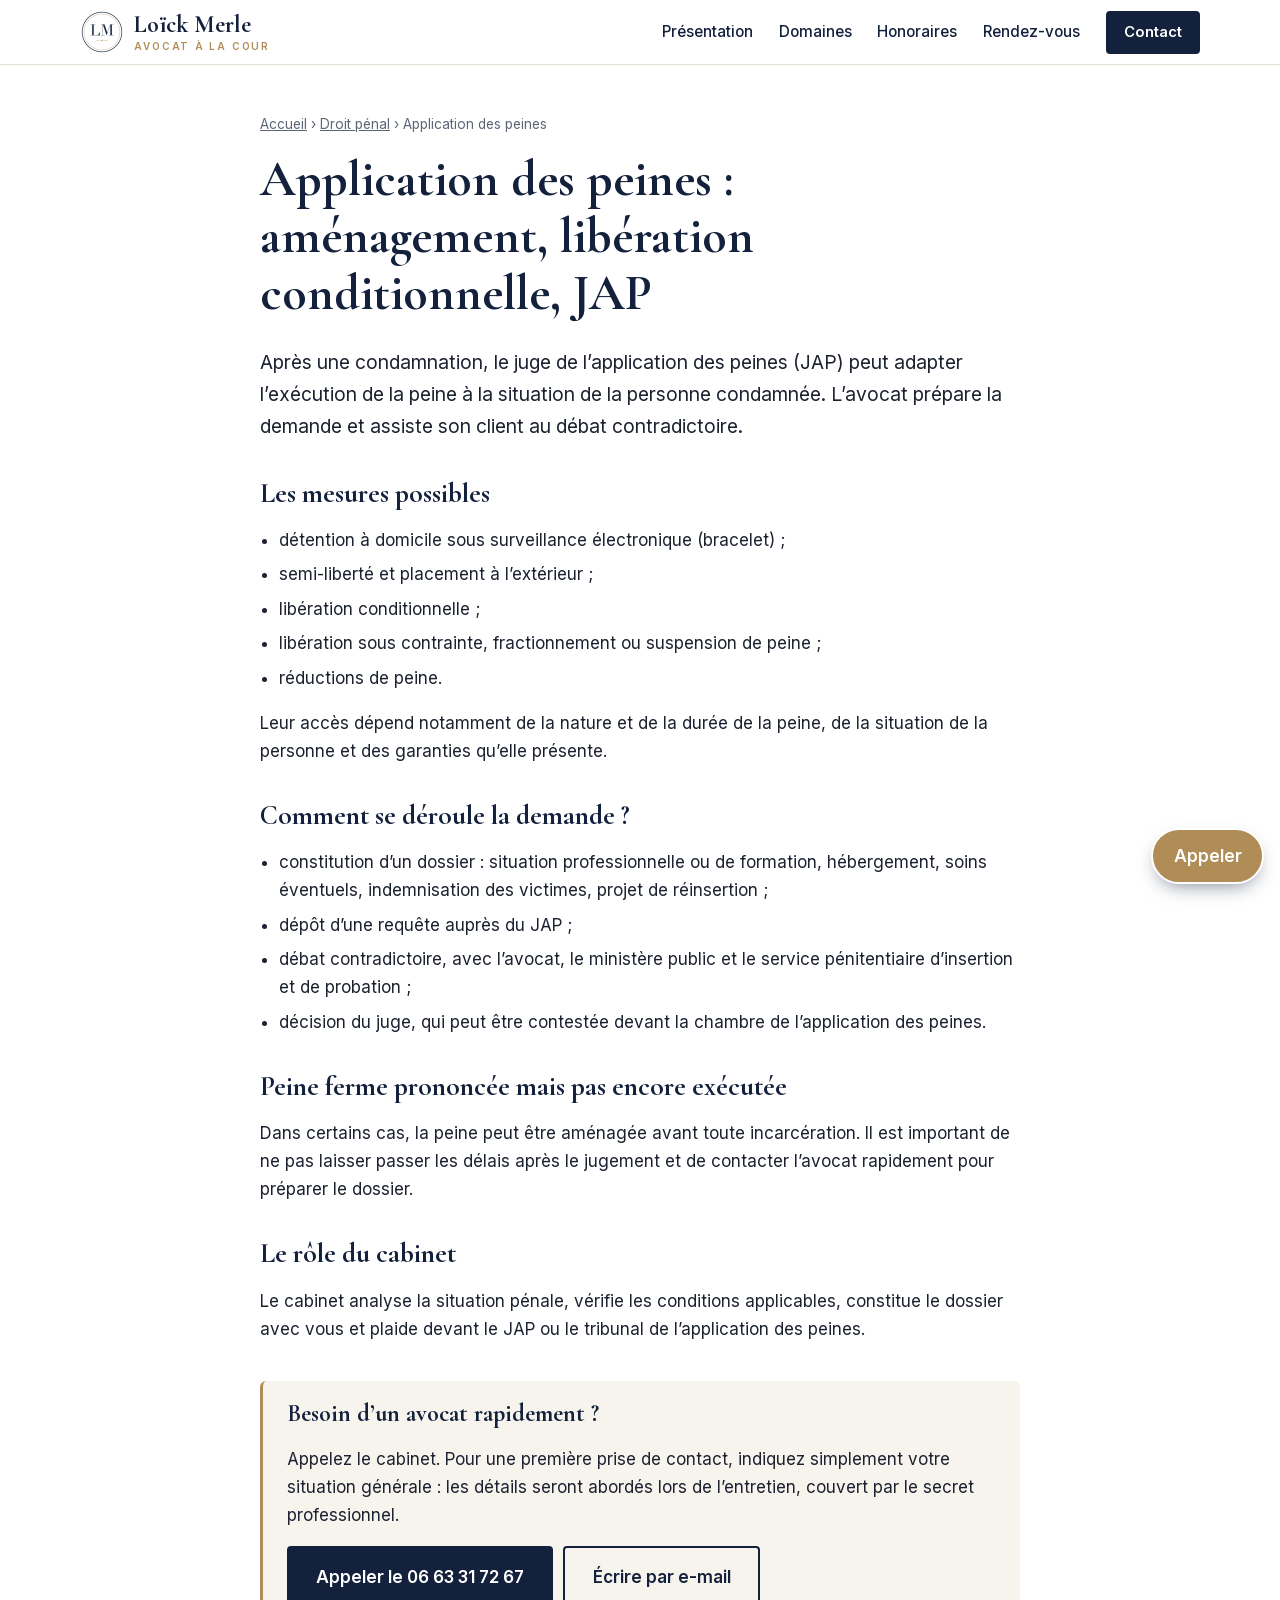
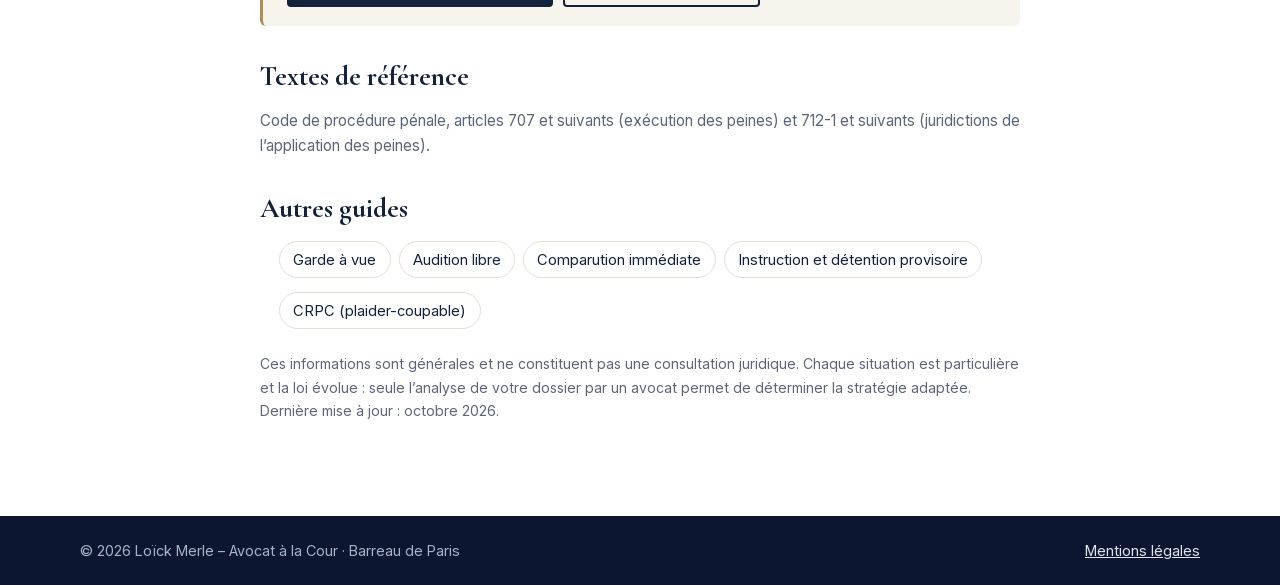
==== commit 300dc0b5: "Polices hébergées sur le site, plus aucune ressource externe Co-Authored-By: Claude Sonnet 5.5 <nore" ====
--- a/application-des-peines.html
+++ b/application-des-peines.html
@@ -8,12 +8,12 @@
   <meta property="og:title" content="Application des peines : aménagement, libération conditionnelle, JAP">
   <meta property="og:description" content="Juge de l’application des peines : aménagements de peine, bracelet électronique, libération conditionnelle, réductions de peine. Par Loïck Merle, avocat à la Cour à Paris.">
   <meta property="og:locale" content="fr_FR">
-  <link rel="preconnect" href="https://fonts.googleapis.com">
-  <link rel="preconnect" href="https://fonts.gstatic.com" crossorigin>
-  <link href="https://fonts.googleapis.com/css2?family=Cormorant+Garamond:wght@500;600;700&family=Inter:wght@400;500;600&display=swap" rel="stylesheet">
+  <link rel="preload" href="fonts/CormorantGaramond-500.woff2" as="font" type="font/woff2" crossorigin>
+  <link rel="preload" href="fonts/Inter-400.woff2" as="font" type="font/woff2" crossorigin>
+  <link rel="stylesheet" href="fonts/fonts.css?v=1795462035">
   <link rel="icon" type="image/png" sizes="64x64" href="images/favicon-64.png?v=1792937744">
   <link rel="apple-touch-icon" href="images/apple-touch-icon.png?v=1792937744">
-  <link rel="stylesheet" href="style.css?v=1795461403">
+  <link rel="stylesheet" href="style.css?v=1795462035">
 </head>
 <body>
   <header class="site-header">
--- a/fonts/fonts.css
+++ b/fonts/fonts.css
@@ -0,0 +1,48 @@
+@font-face {
+  font-family: 'Cormorant Garamond';
+  font-style: normal;
+  font-weight: 500;
+  font-display: swap;
+  src: url(CormorantGaramond-500.woff2) format('woff2');
+  unicode-range: U+0000-00FF, U+0131, U+0152-0153, U+02BB-02BC, U+02C6, U+02DA, U+02DC, U+0304, U+0308, U+0329, U+2000-206F, U+20AC, U+2122, U+2191, U+2193, U+2212, U+2215, U+FEFF, U+FFFD;
+}
+@font-face {
+  font-family: 'Cormorant Garamond';
+  font-style: normal;
+  font-weight: 600;
+  font-display: swap;
+  src: url(CormorantGaramond-500.woff2) format('woff2');
+  unicode-range: U+0000-00FF, U+0131, U+0152-0153, U+02BB-02BC, U+02C6, U+02DA, U+02DC, U+0304, U+0308, U+0329, U+2000-206F, U+20AC, U+2122, U+2191, U+2193, U+2212, U+2215, U+FEFF, U+FFFD;
+}
+@font-face {
+  font-family: 'Cormorant Garamond';
+  font-style: normal;
+  font-weight: 700;
+  font-display: swap;
+  src: url(CormorantGaramond-500.woff2) format('woff2');
+  unicode-range: U+0000-00FF, U+0131, U+0152-0153, U+02BB-02BC, U+02C6, U+02DA, U+02DC, U+0304, U+0308, U+0329, U+2000-206F, U+20AC, U+2122, U+2191, U+2193, U+2212, U+2215, U+FEFF, U+FFFD;
+}
+@font-face {
+  font-family: 'Inter';
+  font-style: normal;
+  font-weight: 400;
+  font-display: swap;
+  src: url(Inter-400.woff2) format('woff2');
+  unicode-range: U+0000-00FF, U+0131, U+0152-0153, U+02BB-02BC, U+02C6, U+02DA, U+02DC, U+0304, U+0308, U+0329, U+2000-206F, U+20AC, U+2122, U+2191, U+2193, U+2212, U+2215, U+FEFF, U+FFFD;
+}
+@font-face {
+  font-family: 'Inter';
+  font-style: normal;
+  font-weight: 500;
+  font-display: swap;
+  src: url(Inter-400.woff2) format('woff2');
+  unicode-range: U+0000-00FF, U+0131, U+0152-0153, U+02BB-02BC, U+02C6, U+02DA, U+02DC, U+0304, U+0308, U+0329, U+2000-206F, U+20AC, U+2122, U+2191, U+2193, U+2212, U+2215, U+FEFF, U+FFFD;
+}
+@font-face {
+  font-family: 'Inter';
+  font-style: normal;
+  font-weight: 600;
+  font-display: swap;
+  src: url(Inter-400.woff2) format('woff2');
+  unicode-range: U+0000-00FF, U+0131, U+0152-0153, U+02BB-02BC, U+02C6, U+02DA, U+02DC, U+0304, U+0308, U+0329, U+2000-206F, U+20AC, U+2122, U+2191, U+2193, U+2212, U+2215, U+FEFF, U+FFFD;
+}
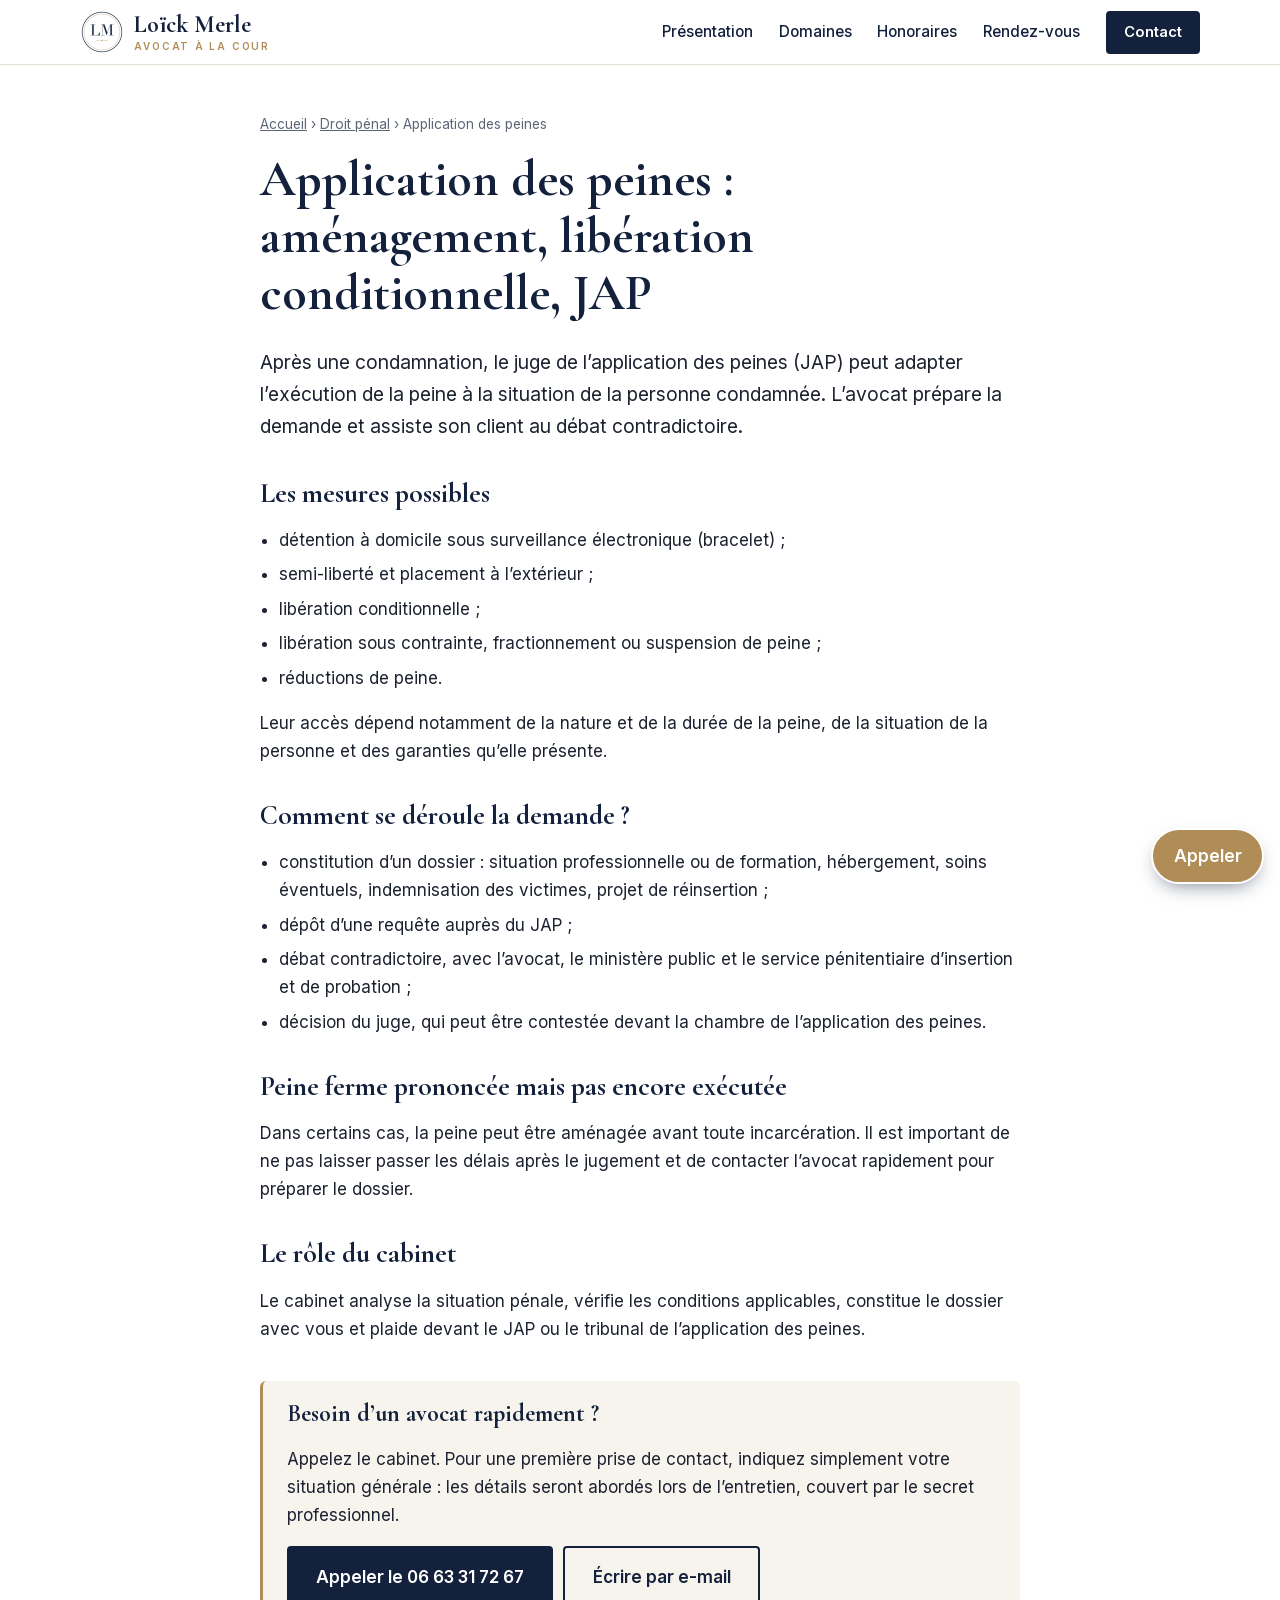
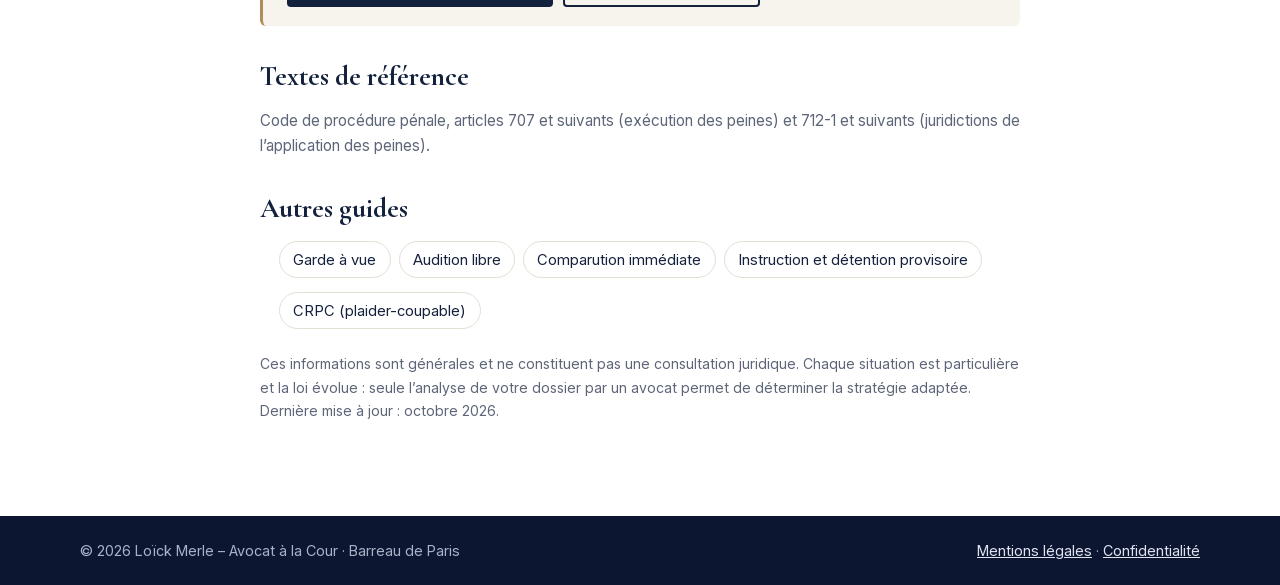
==== commit 52a25c1e: "Page Politique de confidentialité et cookies, liens en pied de page Co-Authored-By: Claude Sonnet 5." ====
--- a/application-des-peines.html
+++ b/application-des-peines.html
@@ -13,7 +13,7 @@
   <link rel="stylesheet" href="fonts/fonts.css?v=1795462035">
   <link rel="icon" type="image/png" sizes="64x64" href="images/favicon-64.png?v=1792937744">
   <link rel="apple-touch-icon" href="images/apple-touch-icon.png?v=1792937744">
-  <link rel="stylesheet" href="style.css?v=1795462035">
+  <link rel="stylesheet" href="style.css?v=1795462640">
 </head>
 <body>
   <header class="site-header">
@@ -76,7 +76,7 @@
   <footer class="site-footer">
     <div class="wrap foot">
       <p>© <span id="annee">2026</span> Loïck Merle – Avocat à la Cour · Barreau de Paris</p>
-      <p><a href="mentions-legales.html">Mentions légales</a></p>
+      <p><a href="mentions-legales.html">Mentions légales</a> · <a href="confidentialite.html">Confidentialité</a></p>
     </div>
   </footer>
   <script>
